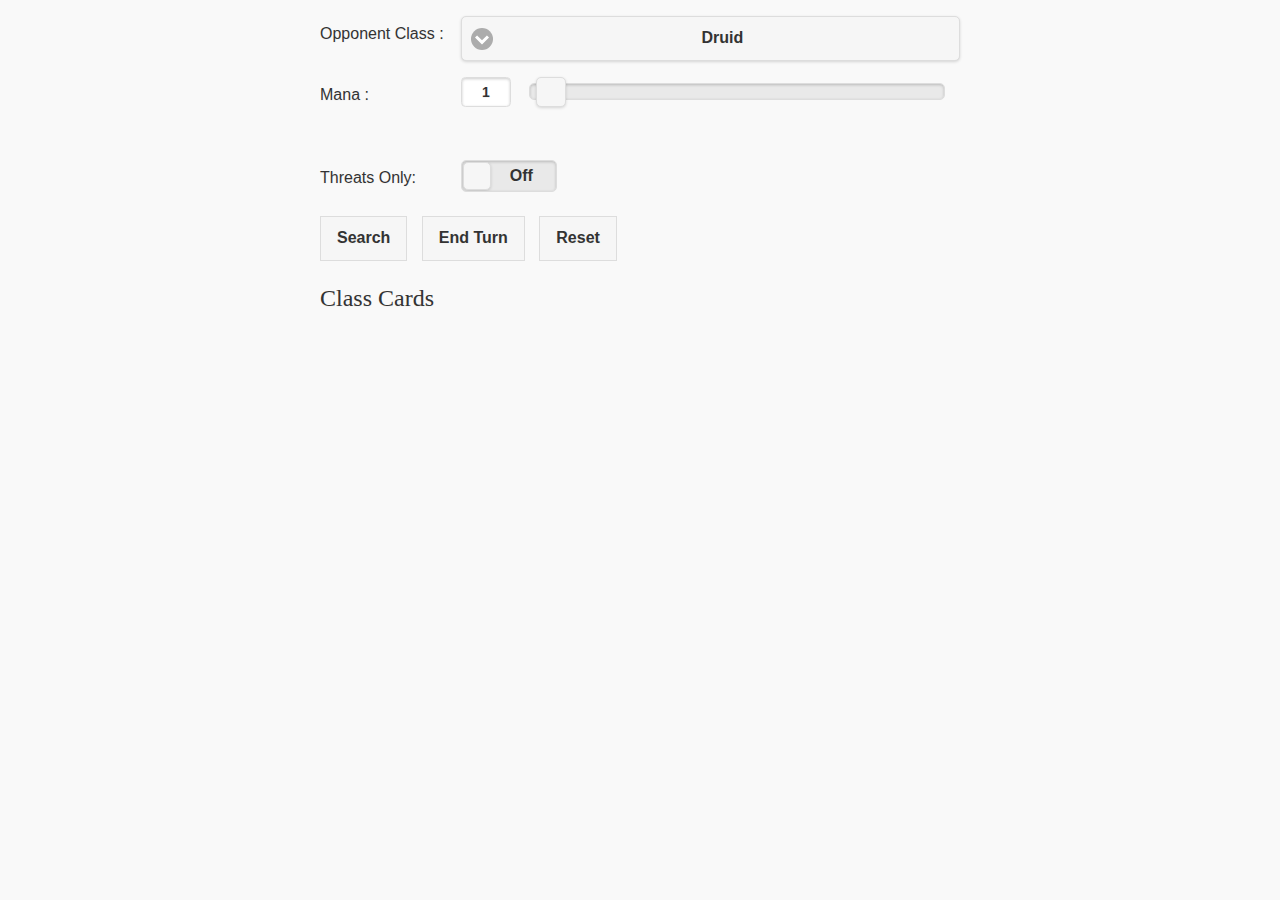
==== www/index.html @ f7b7870b "implemented toggle button for threat" ====
<!doctype html>
<!--[if lt IE 7]>      <html class="no-js lt-ie9 lt-ie8 lt-ie7" lang=""> <![endif]-->
<!--[if IE 7]>         <html class="no-js lt-ie9 lt-ie8" lang=""> <![endif]-->
<!--[if IE 8]>         <html class="no-js lt-ie9" lang=""> <![endif]-->
<!--[if gt IE 8]><!--> <html class="no-js" lang=""> <!--<![endif]-->
    <head>
        <meta charset="utf-8">
        <meta http-equiv="X-UA-Compatible" content="IE=edge,chrome=1">
        <title></title>
        <meta name="description" content="">
        <meta name="viewport" content="width=device-width, initial-scale=1">
        <link rel="apple-touch-icon" href="apple-touch-icon.png">

        <link rel="stylesheet" href="css/normalize.min.css">
        <link rel="stylesheet" href="css/main.css">
        <link rel="stylesheet" href="js/vendor/jquery.mobile-1.4.5/jquery.mobile-1.4.5.min.css">
        <link rel="stylesheet" href="css/threatmeter.css">

        <script src="js/vendor/modernizr-2.8.3-respond-1.4.2.min.js"></script>
    </head>
    <body>
        
        <section id="cardsearch"> 
            <form>
                <div class="ui-field-contain">
                    <label for="hero">Opponent Class :</label>
                    <select id="hero" name="hero" data-iconpos="left">
                      <option value="Druid">Druid</option>
                      <option value="Hunter">Hunter</option>
                      <option value="Mage">Mage</option>
                      <option value="Paladin">Paladin</option>
                      <option value="Priest">Priest</option>
                      <option value="Shaman">Shaman</option>              
                      <option value="Warlock">Warlock</option>
                      <option value="Warrior">Warrior</option>
                    </select>
                </div>

                <div class="ui-field-contain">
                    <label for="mana">Mana :</label>
                    <input type="range" name="mana" id="mana" min="0" max="20" value="1"/>
                </div>
                
                 <div class="ui-field-contain">
                    <label for="threat">Threats Only:</label>
                    <select name="threat" id="threat" data-role="flipswitch">
                        <option value="false">Off</option>
                        <option value="true">On</option>
                    </select>
                </div>

                <div>
                    <button id="search" class="ui-btn ui-btn-inline">Search</button>
                    <button id="endturn" class="ui-btn ui-btn-inline">End Turn</button>
                    <button id="reset" class="ui-btn ui-btn-inline">Reset</button>
                </div>  
            </form>
        </section>

        <section id="cards">
            <h1>Class Cards</h1>
            
            <div class="weapons">
                <h2>Weapons</h2>            
                <div id="weapons"></div>
            </div>
            <div class="spells">
                <h2>Spells</h2>
                <div id="spells"></div>
            </div>
            <div class="class_minions">
                <h2>Minions</h2>
                <div id="class_minions"></div>           
            </div>

            <div class="neutral_minions">
                <h1>Neutral Minions</h1>
                <div id="neutral_minions"></div>
            </div>
        </section>

        <script>window.jQuery || document.write('<script src="js/vendor/jquery-1.11.2.min.js"><\/script>')</script>
        <script src="js/vendor/jquery.mobile-1.4.5/jquery.mobile-1.4.5.min.js"></script>

        <script src="js/threatmeter.js"></script>
    </body>
</html>
---- www/css/main.css ----
/*! HTML5 Boilerplate v5.0 | MIT License | http://h5bp.com/ */

html {
    color: #222;
    font-size: 1em;
    line-height: 1.4;
}

::-moz-selection {
    background: #b3d4fc;
    text-shadow: none;
}

::selection {
    background: #b3d4fc;
    text-shadow: none;
}

hr {
    display: block;
    height: 1px;
    border: 0;
    border-top: 1px solid #ccc;
    margin: 1em 0;
    padding: 0;
}

audio,
canvas,
iframe,
img,
svg,
video {
    vertical-align: middle;
}

fieldset {
    border: 0;
    margin: 0;
    padding: 0;
}

textarea {
    resize: vertical;
}

.browserupgrade {
    margin: 0.2em 0;
    background: #ccc;
    color: #000;
    padding: 0.2em 0;
}


/* ===== Initializr Styles ==================================================
   Author: Jonathan Verrecchia - verekia.com/initializr/responsive-template
   ========================================================================== */

body {
    font: 16px/26px Helvetica, Helvetica Neue, Arial;
}

.wrapper {
    width: 90%;
    margin: 0 5%;
}

/* ===================
    ALL: Orange Theme
   =================== */

.header-container {
    border-bottom: 20px solid #e44d26;
}

.footer-container,
.main aside {
    border-top: 20px solid #e44d26;
}

.header-container,
.footer-container,
.main aside {
    background: #f16529;
}

.title {
    color: white;
}

/* ==============
    MOBILE: Menu
   ============== */

nav ul {
    margin: 0;
    padding: 0;
    list-style-type: none;
}

nav a {
    display: block;
    margin-bottom: 10px;
    padding: 15px 0;

    text-align: center;
    text-decoration: none;
    font-weight: bold;

    color: white;
    background: #e44d26;
}

nav a:hover,
nav a:visited {
    color: white;
}

nav a:hover {
    text-decoration: underline;
}

/* ==============
    MOBILE: Main
   ============== */

.main {
    padding: 30px 0;
}

.main article h1 {
    font-size: 2em;
}

.main aside {
    color: white;
    padding: 0px 5% 10px;
}

.footer-container footer {
    color: white;
    padding: 20px 0;
}

/* ===============
    ALL: IE Fixes
   =============== */

.ie7 .title {
    padding-top: 20px;
}

/* ==========================================================================
   Author's custom styles
   ========================================================================== */















/* ==========================================================================
   Media Queries
   ========================================================================== */

@media only screen and (min-width: 480px) {

/* ====================
    INTERMEDIATE: Menu
   ==================== */

    nav a {
        float: left;
        width: 27%;
        margin: 0 1.7%;
        padding: 25px 2%;
        margin-bottom: 0;
    }

    nav li:first-child a {
        margin-left: 0;
    }

    nav li:last-child a {
        margin-right: 0;
    }

/* ========================
    INTERMEDIATE: IE Fixes
   ======================== */

    nav ul li {
        display: inline;
    }

    .oldie nav a {
        margin: 0 0.7%;
    }
}

@media only screen and (min-width: 768px) {

/* ====================
    WIDE: CSS3 Effects
   ==================== */

    .header-container,
    .main aside {
        -webkit-box-shadow: 0 5px 10px #aaa;
           -moz-box-shadow: 0 5px 10px #aaa;
                box-shadow: 0 5px 10px #aaa;
    }

/* ============
    WIDE: Menu
   ============ */

    .title {
        float: left;
    }

    nav {
        float: right;
        width: 38%;
    }

/* ============
    WIDE: Main
   ============ */

    .main article {
        float: left;
        width: 57%;
    }

    .main aside {
        float: right;
        width: 28%;
    }
}

@media only screen and (min-width: 1140px) {

/* ===============
    Maximal Width
   =============== */

    .wrapper {
        width: 1026px; /* 1140px - 10% for margins */
        margin: 0 auto;
    }
}

/* ==========================================================================
   Helper classes
   ========================================================================== */

.hidden {
    display: none !important;
    visibility: hidden;
}

.visuallyhidden {
    border: 0;
    clip: rect(0 0 0 0);
    height: 1px;
    margin: -1px;
    overflow: hidden;
    padding: 0;
    position: absolute;
    width: 1px;
}

.visuallyhidden.focusable:active,
.visuallyhidden.focusable:focus {
    clip: auto;
    height: auto;
    margin: 0;
    overflow: visible;
    position: static;
    width: auto;
}

.invisible {
    visibility: hidden;
}

.clearfix:before,
.clearfix:after {
    content: " ";
    display: table;
}

.clearfix:after {
    clear: both;
}

.clearfix {
    *zoom: 1;
}

/* ==========================================================================
   Print styles
   ========================================================================== */

@media print {
    *,
    *:before,
    *:after {
        background: transparent !important;
        color: #000 !important;
        box-shadow: none !important;
        text-shadow: none !important;
    }

    a,
    a:visited {
        text-decoration: underline;
    }

    a[href]:after {
        content: " (" attr(href) ")";
    }

    abbr[title]:after {
        content: " (" attr(title) ")";
    }

    a[href^="#"]:after,
    a[href^="javascript:"]:after {
        content: "";
    }

    pre,
    blockquote {
        border: 1px solid #999;
        page-break-inside: avoid;
    }

    thead {
        display: table-header-group;
    }

    tr,
    img {
        page-break-inside: avoid;
    }

    img {
        max-width: 100% !important;
    }

    p,
    h2,
    h3 {
        orphans: 3;
        widows: 3;
    }

    h2,
    h3 {
        page-break-after: avoid;
    }
}
---- www/css/threatmeter.css ----
section {
    margin-left: 2%;
}
.weapons, .spells, .minions, neutral_minions {
    display: none;    
}

.card_image  {
    max-width: 150px;
    height: auto;
}

section {
    width: 50%;
    min-width: 300px;
    margin: 0 auto;    
}



h1 {
	font-family: 'Ubuntu Condensed';
	font-size: 24px;
	font-style: normal;
	font-variant: normal;
	font-weight: 500;
	line-height: 26.4px;
}
h2 {
	font-family: 'Ubuntu Condensed';
	font-size: 20px;
	font-style: normal;
	font-variant: normal;
	font-weight: 500;
	line-height: 22px;
}
h3 {
	font-family: 'Ubuntu Condensed';
	font-size: 14px;
	font-style: normal;
	font-variant: normal;
	font-weight: 500;
	line-height: 15.4px;
}
p {
	font-family: 'Ubuntu Condensed';
	font-size: 14px;
	font-style: normal;
	font-variant: normal;
	font-weight: 400;
	line-height: 20px;
}
blockquote {
	font-family: 'Ubuntu Condensed';
	font-size: 21px;
	font-style: normal;
	font-variant: normal;
	font-weight: 400;
	line-height: 30px;
}
pre {
	font-family: 'Ubuntu Condensed';
	font-size: 13px;
	font-style: normal;
	font-variant: normal;
	font-weight: 400;
	line-height: 18.5714px;
}
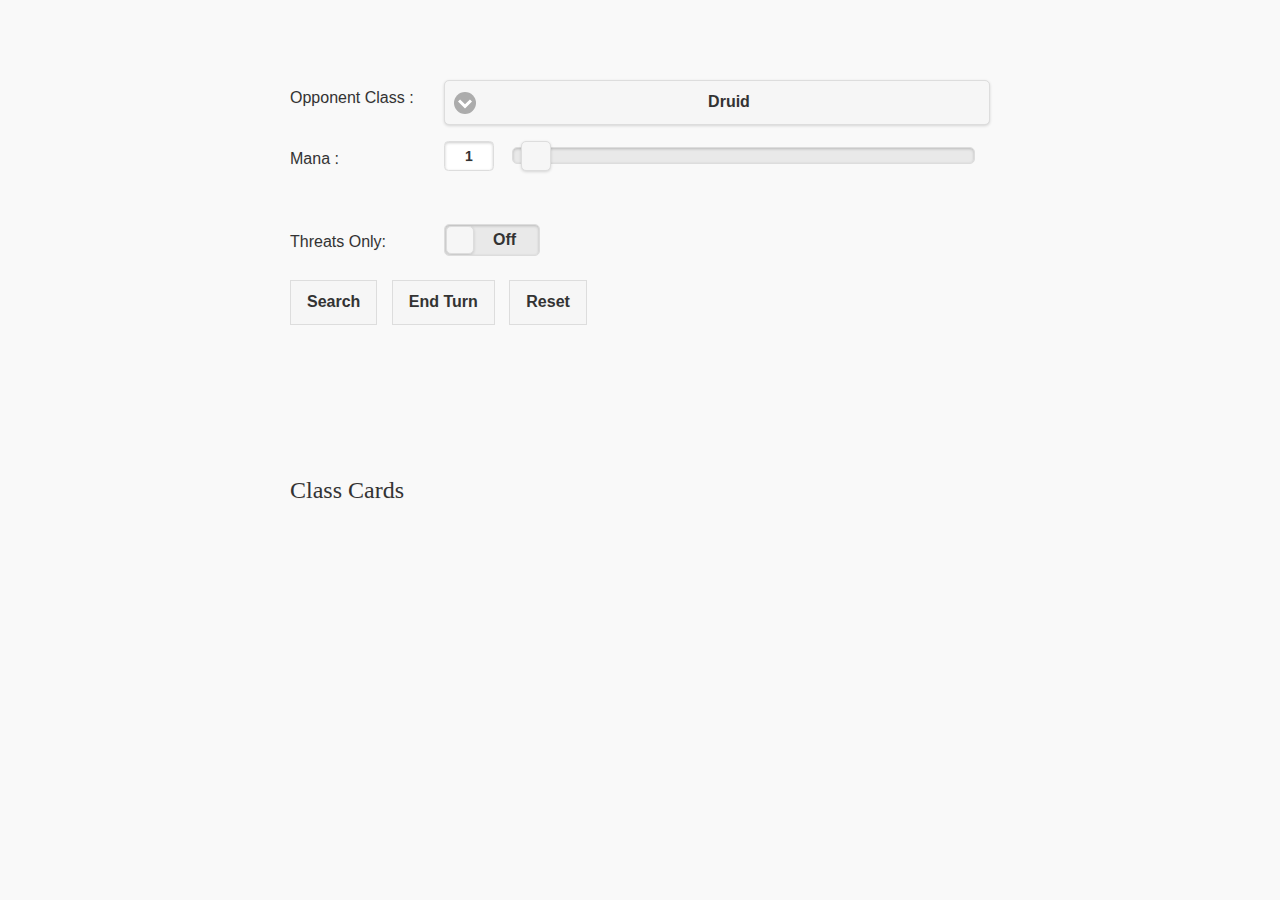
==== commit 1601b3d8: "Fix the duplicate form issue." ====
--- a/www/index.html
+++ b/www/index.html
@@ -21,7 +21,6 @@
     <body>
         
         <section id="cardsearch"> 
-            <form>
                 <div class="ui-field-contain">
                     <label for="hero">Opponent Class :</label>
                     <select id="hero" name="hero" data-iconpos="left">
@@ -54,7 +53,6 @@
                     <button id="endturn" class="ui-btn ui-btn-inline">End Turn</button>
                     <button id="reset" class="ui-btn ui-btn-inline">Reset</button>
                 </div>  
-            </form>
         </section>
 
         <section id="cards">
--- a/www/css/threatmeter.css
+++ b/www/css/threatmeter.css
@@ -1,5 +1,5 @@
 section {
-    margin-left: 2%;
+    padding: 5%;
 }
 .weapons, .spells, .minions, neutral_minions {
     display: none;    
@@ -11,7 +11,7 @@
 }
 
 section {
-    width: 50%;
+    max-width: 700px;
     min-width: 300px;
     margin: 0 auto;    
 }
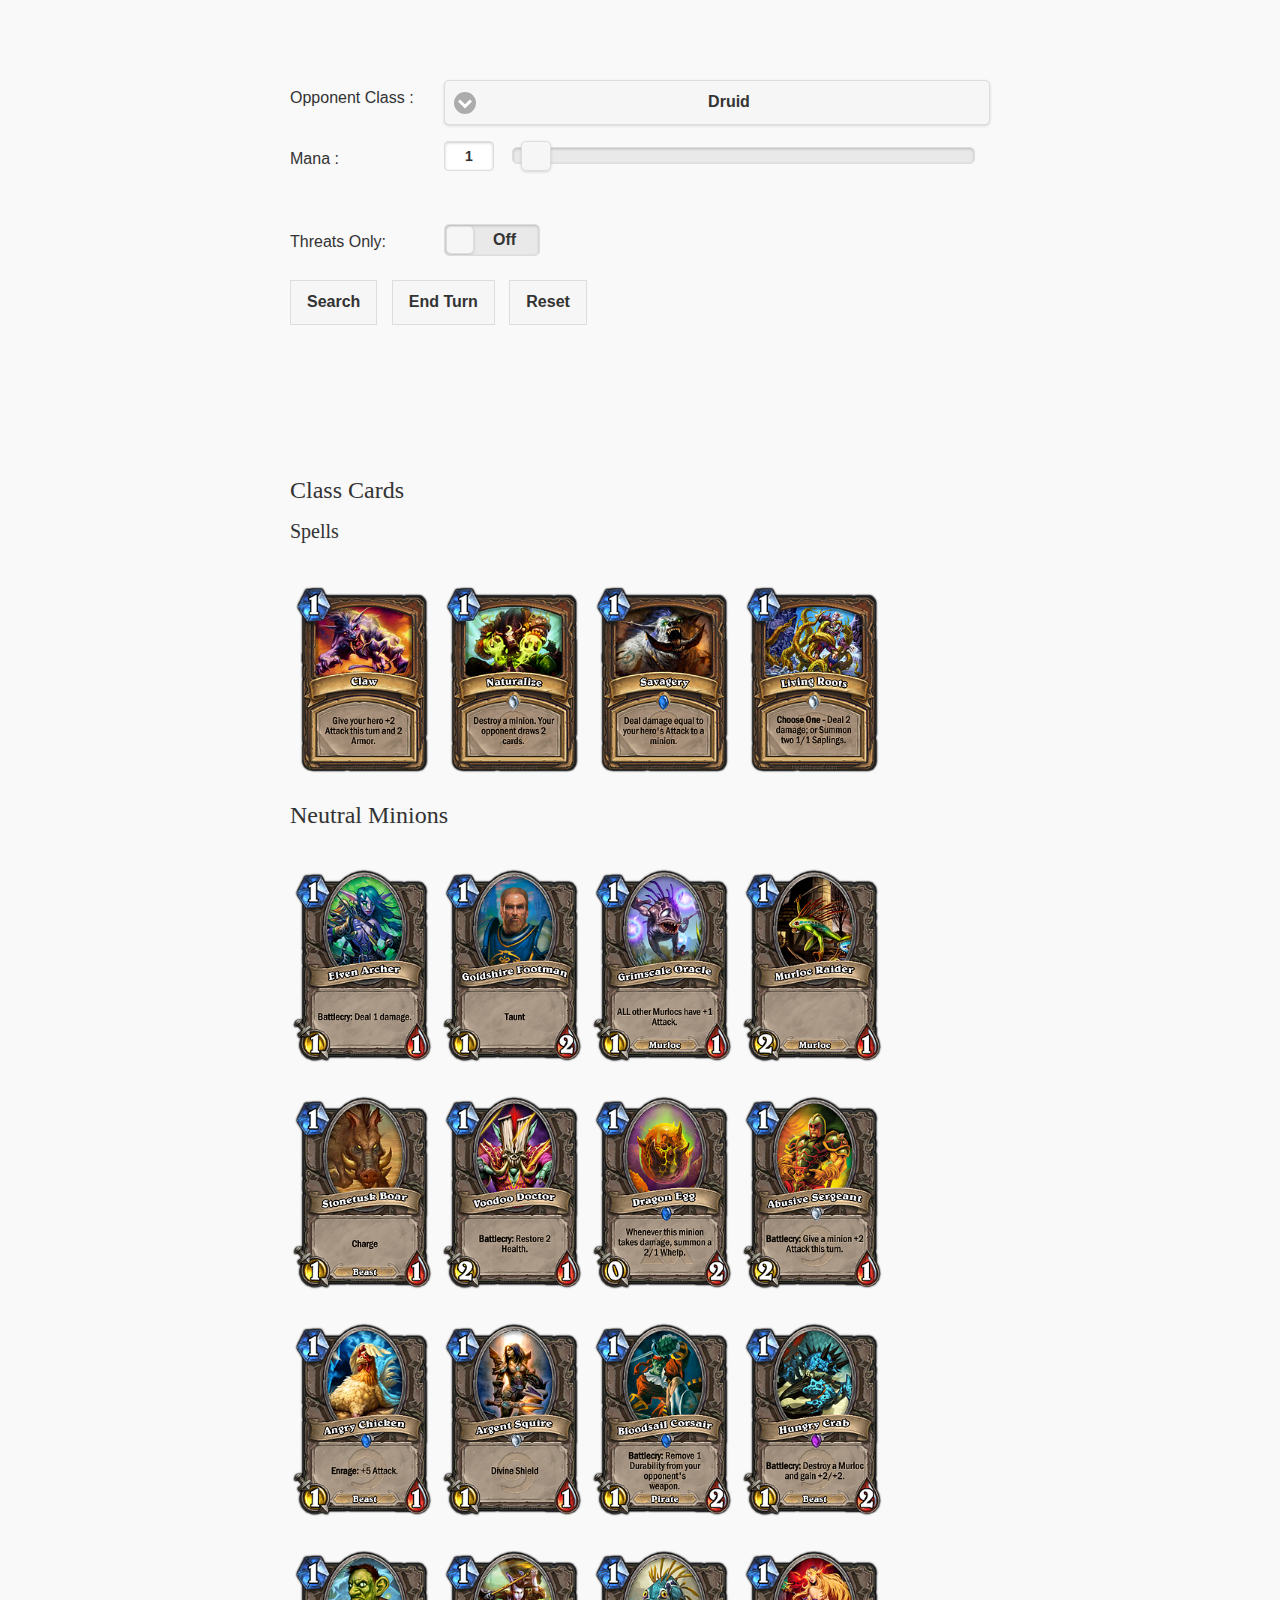
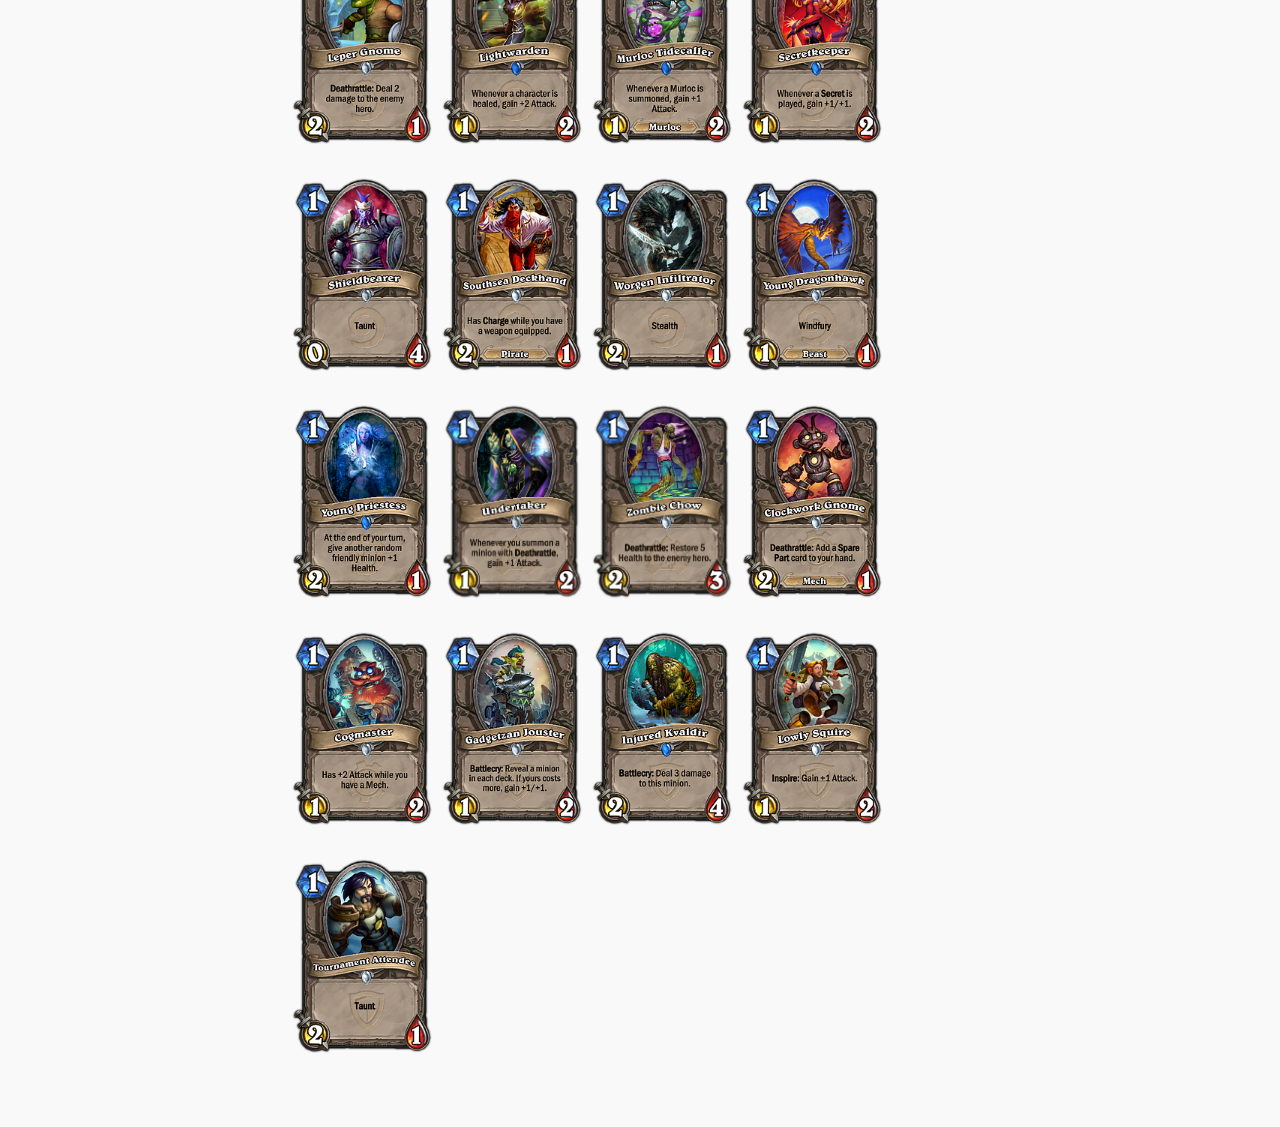
==== commit 6924e558: "#21 Rogue Cards" ====
--- a/www/index.html
+++ b/www/index.html
@@ -29,7 +29,8 @@
                       <option value="Mage">Mage</option>
                       <option value="Paladin">Paladin</option>
                       <option value="Priest">Priest</option>
-                      <option value="Shaman">Shaman</option>              
+                      <option value="Rogue">Rogue</option>              
+                      <option value="Shaman">Shaman</option>    
                       <option value="Warlock">Warlock</option>
                       <option value="Warrior">Warrior</option>
                     </select>
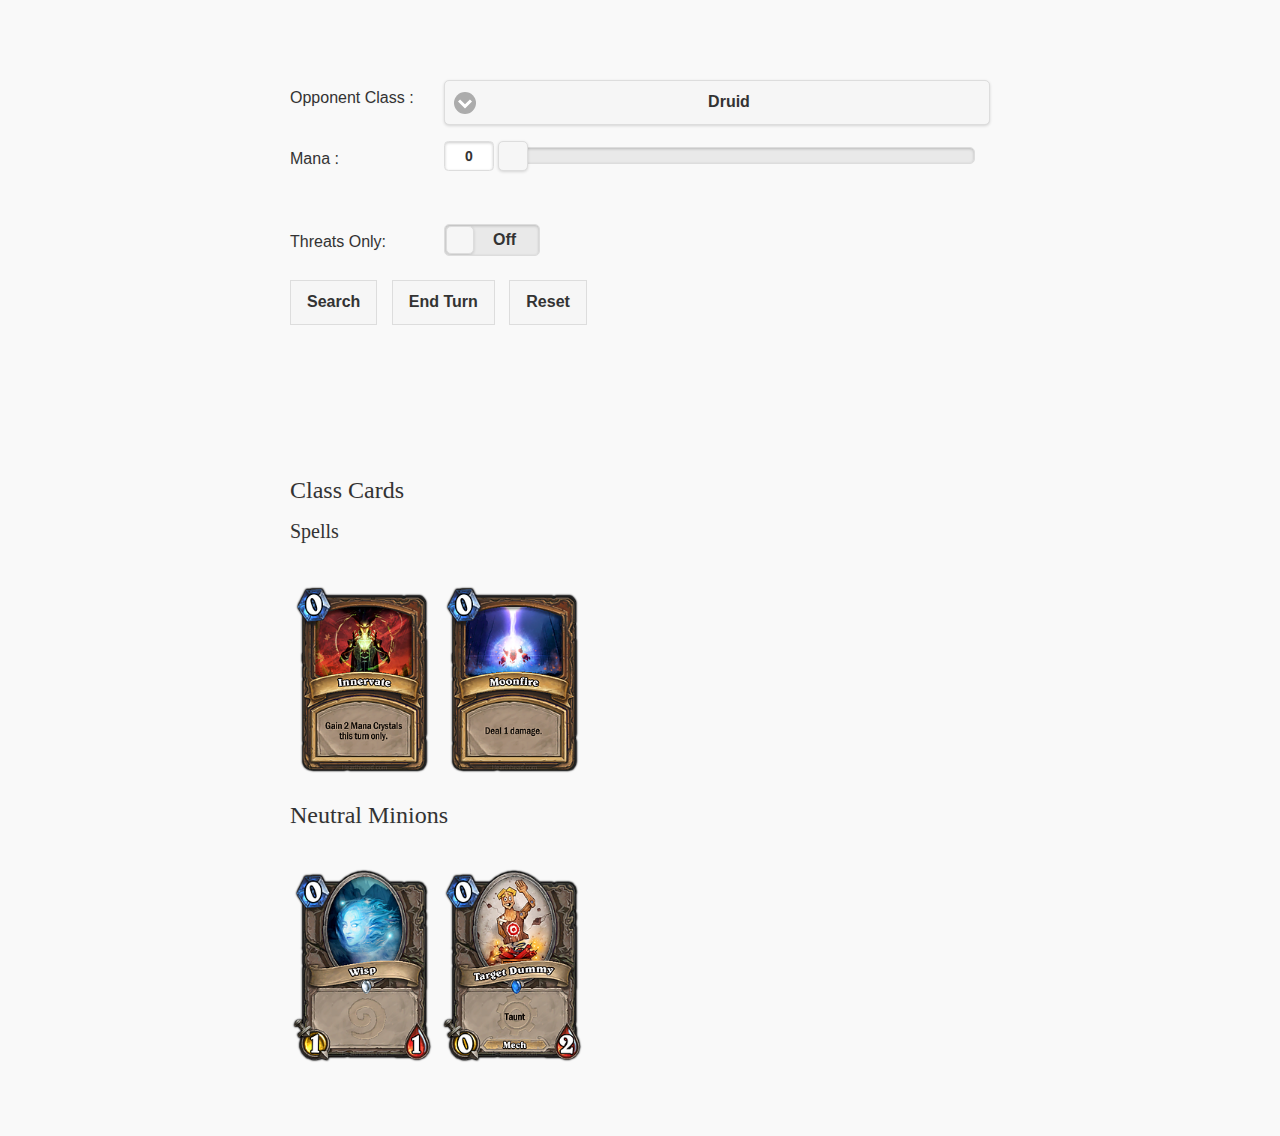
==== commit af7798f0: "#22 Change default mana to 0 from 1" ====
--- a/www/index.html
+++ b/www/index.html
@@ -38,7 +38,7 @@
 
                 <div class="ui-field-contain">
                     <label for="mana">Mana :</label>
-                    <input type="range" name="mana" id="mana" min="0" max="20" value="1"/>
+                    <input type="range" name="mana" id="mana" min="0" max="20" value="0"/>
                 </div>
                 
                  <div class="ui-field-contain">
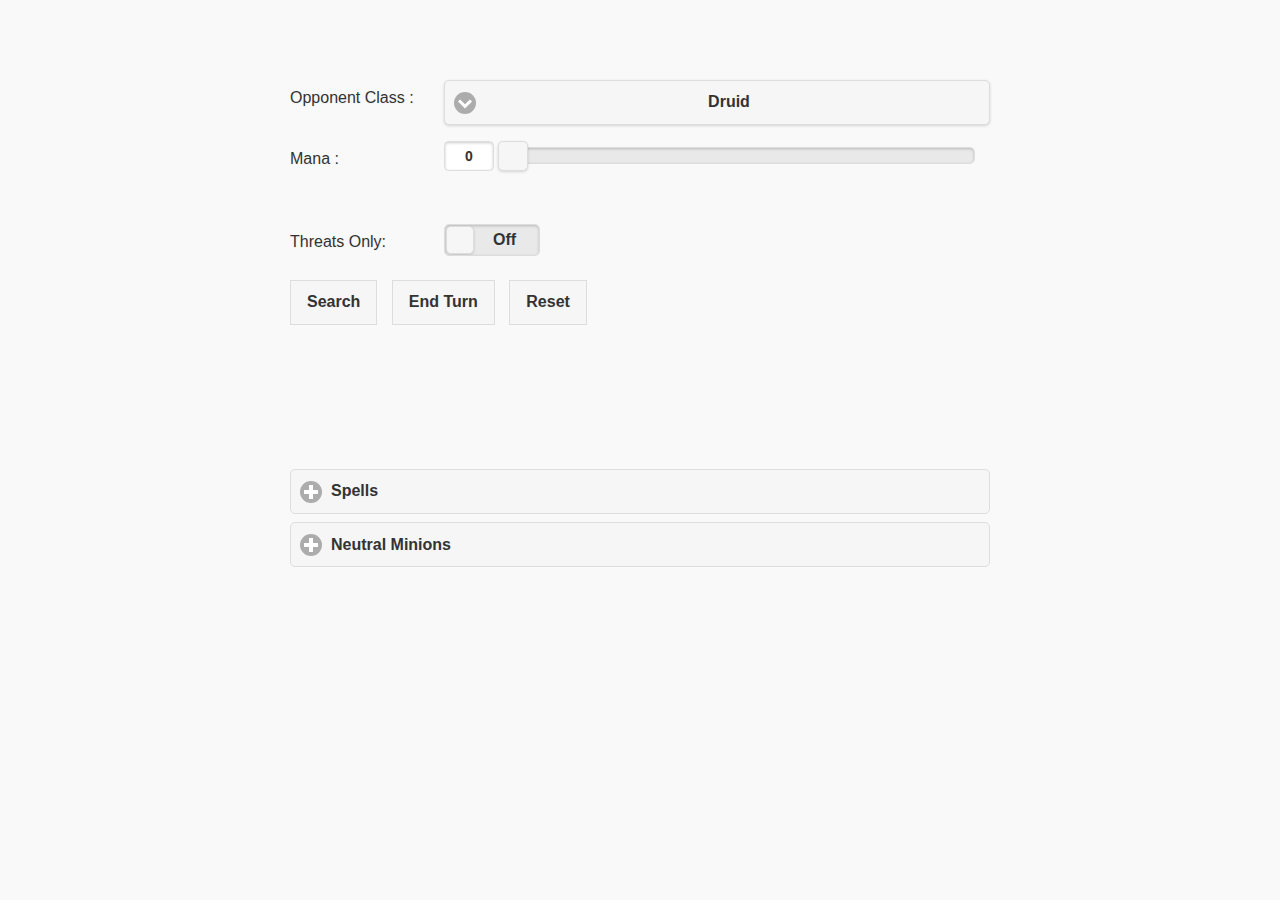
==== commit db36fa3f: "#27 Accordion UI" ====
--- a/www/index.html
+++ b/www/index.html
@@ -57,23 +57,21 @@
         </section>
 
         <section id="cards">
-            <h1>Class Cards</h1>
-            
-            <div class="weapons">
+            <div id="weapons_set" class="drawer">
                 <h2>Weapons</h2>            
                 <div id="weapons"></div>
             </div>
-            <div class="spells">
+            <div id="spells_set" class="drawer">
                 <h2>Spells</h2>
                 <div id="spells"></div>
             </div>
-            <div class="class_minions">
-                <h2>Minions</h2>
+            <div id="class_minions_set" class="drawer">
+                <h2>Class Minions</h2>
                 <div id="class_minions"></div>           
             </div>
 
-            <div class="neutral_minions">
-                <h1>Neutral Minions</h1>
+            <div id="neutral_minions_set" class="drawer">
+                <h2>Neutral Minions</h2>
                 <div id="neutral_minions"></div>
             </div>
         </section>
